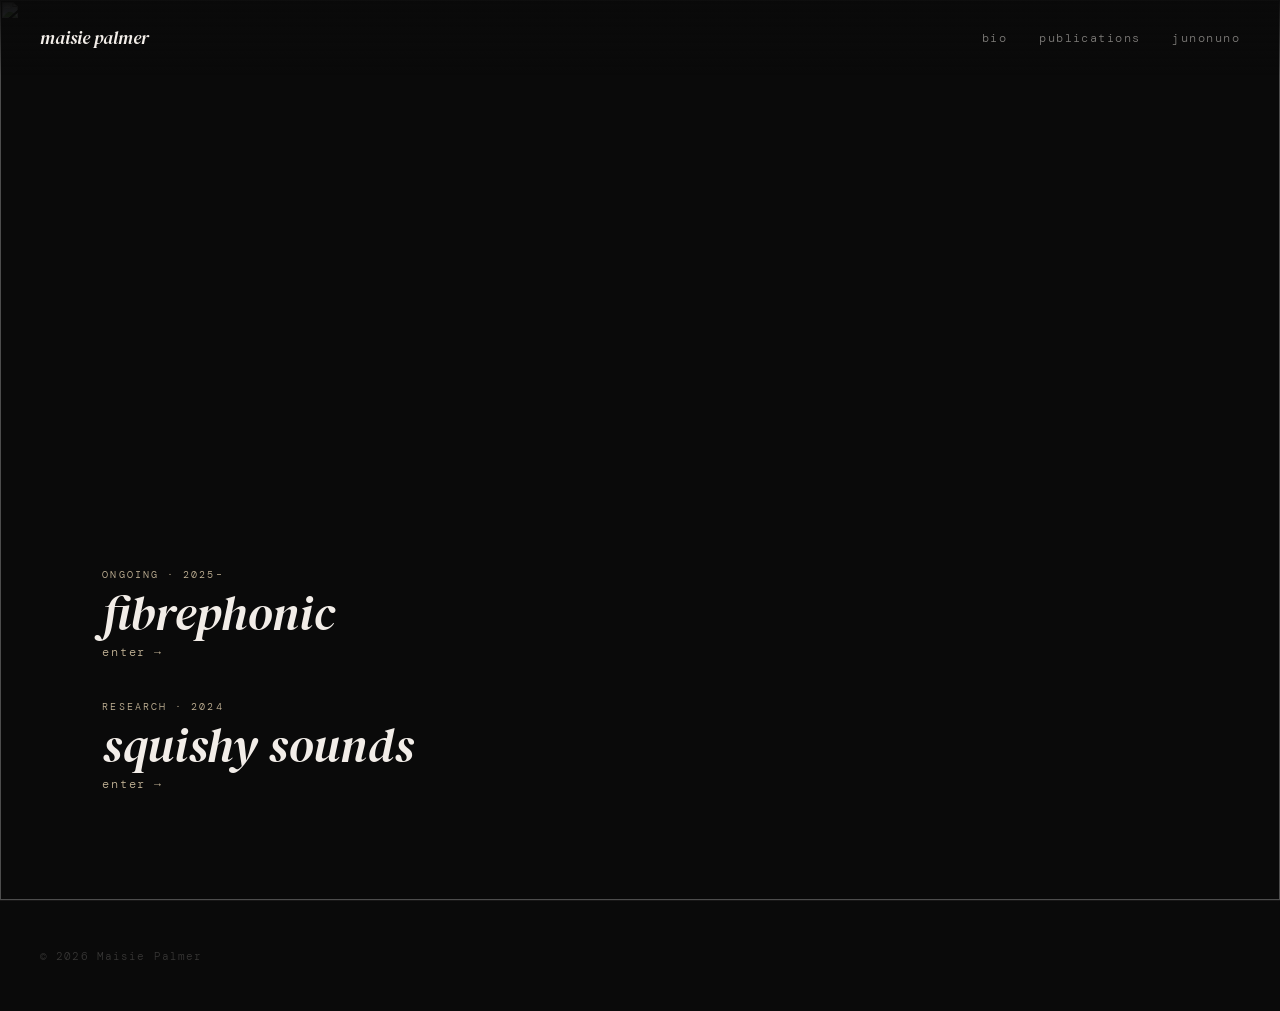
==== index.html @ e302a043 "alt text" ====
<!DOCTYPE html>
<html lang="en">
<head>
  <meta charset="UTF-8">
  <meta name="viewport" content="width=device-width, initial-scale=1.0">
  <title>maisie palmer</title>
  <link rel="stylesheet" href="style.css">
  <link rel="preconnect" href="https://fonts.googleapis.com">
  <link rel="preconnect" href="https://fonts.gstatic.com" crossorigin>
  <link href="https://fonts.googleapis.com/css2?family=DM+Serif+Display:ital@0;1&family=DM+Mono:wght@300;400;500&display=swap" rel="stylesheet">
  <script defer src="script.js"></script>
</head>
<body>

<header>
  <h1>maisie palmer</h1>
  <nav>
    <a href="bio.html">bio</a>
    <a href="publications.html">publications</a>
    <a href="https://www.finncoomarasamy.com/junonuno" target="_blank">junonuno</a>
  </nav>
</header>

<main class="stage">
  <img src="assets/hero.jpg" class="bg-image" alt="">
  <img src="assets/glove.png" class="glove" alt="">
  <img src="assets/outline.png" class="outline" alt="">

  <div class="projects-list">
    <div class="project-entry">
      <span class="label">ongoing · 2025–</span>
      <h2>fibrephonic</h2>
      <a href="fibrephonic.html">enter</a>
    </div>
    <div class="project-entry">
      <span class="label">research · 2024</span>
      <h2>squishy sounds</h2>
      <a href="squishy-sounds.html">enter</a>
    </div>
  </div>
</main>

<footer>
  &copy; 2026 Maisie Palmer
</footer>

</body>
</html>
---- style.css ----
/* ===== RESET ===== */
* {
  margin: 0;
  padding: 0;
  box-sizing: border-box;
}

:root {
  --black: #0a0a0a;
  --white: #f2ede8;
  --accent: #c8b89a;
  --dim: rgba(242, 237, 232, 0.5);
  --serif: 'DM Serif Display', Georgia, serif;
  --mono: 'DM Mono', 'Courier New', monospace;
}

html { scroll-behavior: smooth; }

body {
  background: var(--black);
  color: var(--white);
  font-family: var(--mono);
  font-weight: 300;
  overflow-x: hidden;
  transition: opacity 0.4s ease;
}

/* ===== HEADER ===== */
header {
  position: fixed;
  top: 0;
  left: 0;
  width: 100%;
  padding: 1.6rem 2.5rem;
  display: flex;
  justify-content: space-between;
  align-items: center;
  z-index: 1000;
  /* gradient so it reads over images */
  background: linear-gradient(to bottom, rgba(10,10,10,0.95) 0%, rgba(10,10,10,0) 100%);
}

header h1 {
  font-family: var(--serif);
  font-size: 1.1rem;
  font-weight: 400;
  font-style: italic;
  color: var(--white);
}

nav { display: flex; gap: 2rem; align-items: center; }

nav a {
  text-decoration: none;
  color: var(--dim);
  font-family: var(--mono);
  font-size: 0.75rem;
  letter-spacing: 0.12em;
  text-transform: lowercase;
  transition: color 0.2s;
}
nav a:hover { color: var(--white); }

/* ===== HOMEPAGE STAGE ===== */
.stage {
  position: relative;
  width: 100%;
  /* Always fills the viewport — doesn't depend on image loading */
  height: 100vh;
  min-height: 600px;
  overflow: hidden;
  /* fallback bg if hero.jpg is missing */
  background: #0a0a0a;
}

/* images are decorative — hidden if broken, layout never depends on them */
.bg-image {
  position: absolute;
  inset: 0;
  width: 100%;
  height: 100%;
  object-fit: cover;
  z-index: 1;
  filter: brightness(0.4) saturate(0.6);
}

.glove {
  position: absolute;
  top: 14%;
  left: 8%;
  width: 200px;
  z-index: 3;
  filter: drop-shadow(0 0 40px rgba(200,184,154,0.25));
  animation: float 6s ease-in-out infinite;
  /* hide broken-image icon */
  color: transparent;
}

.outline {
  position: absolute;
  bottom: 0;
  right: 6%;
  width: 340px;
  z-index: 2;
  mix-blend-mode: screen;
  opacity: 0.8;
  color: transparent;
}

/* hide the browser's broken-image box for decorative imgs */
img[alt=""] {
  color: transparent;
}
img[alt=""]::before {
  display: none;
}

@keyframes float {
  0%, 100% { transform: translateY(0); }
  50% { transform: translateY(-14px); }
}

/* project list — anchored to bottom-left, always visible */
.projects-list {
  position: absolute;
  bottom: 12%;
  left: 8%;
  z-index: 10;
  display: flex;
  flex-direction: column;
  gap: 2.5rem;
}

.project-entry { display: flex; flex-direction: column; gap: 0.5rem; }

.project-entry .label {
  font-size: 0.65rem;
  letter-spacing: 0.2em;
  color: var(--accent);
  text-transform: uppercase;
}

.project-entry h2 {
  font-family: var(--serif);
  font-size: clamp(2rem, 4vw, 3rem);
  font-weight: 400;
  font-style: italic;
  line-height: 1;
  color: var(--white);
}

.project-entry a {
  display: inline-flex;
  align-items: center;
  gap: 0.5rem;
  font-size: 0.72rem;
  letter-spacing: 0.15em;
  color: var(--accent);
  text-decoration: none;
  text-transform: lowercase;
  transition: gap 0.2s, color 0.2s;
}
.project-entry a:hover { gap: 1rem; color: var(--white); }
.project-entry a::after { content: '→'; }

/* ===== CONTENT PAGES (bio, fibrephonic, etc.) ===== */
.content {
  padding: 8rem 2.5rem 5rem;
  max-width: 860px;
  margin: 0 auto;
}

.page-label {
  display: block;
  font-size: 0.65rem;
  letter-spacing: 0.2em;
  color: var(--accent);
  text-transform: uppercase;
  margin-bottom: 1rem;
}

.content h2 {
  font-family: var(--serif);
  font-size: clamp(2.2rem, 5vw, 3.5rem);
  font-weight: 400;
  font-style: italic;
  line-height: 1.1;
  margin-bottom: 2.5rem;
  color: var(--white);
}

.content p {
  font-size: 0.85rem;
  line-height: 1.9;
  color: var(--dim);
  margin-bottom: 1.4rem;
  max-width: 62ch;
}

.content p a {
  color: var(--accent);
  text-decoration: none;
  border-bottom: 1px solid currentColor;
}

.divider {
  width: 40px;
  height: 1px;
  background: var(--accent);
  opacity: 0.5;
  margin: 2rem 0;
}

/* ===== BIO ===== */
.bio-grid {
  display: grid;
  grid-template-columns: 1.4fr 1fr;
  gap: 4rem;
  align-items: start;
}

.bio-image img {
  width: 100%;
  aspect-ratio: 3/4;
  object-fit: cover;
  filter: grayscale(15%);
}

/* ===== COLLAGE ===== */
.collage {
  position: relative;
  height: 380px;
  margin-top: 4rem;
}
.collage img { position: absolute; object-fit: cover; color: transparent; }
.collage .img-1 { width: 260px; top: 0; left: 0; z-index: 2; }
.collage .img-2 { width: 190px; top: 60px; left: 190px; z-index: 3; mix-blend-mode: screen; }
.collage .img-3 { width: 300px; top: 70px; right: 0; z-index: 1; filter: brightness(0.7); }

/* ===== PROJECT HERO ===== */
.project-hero {
  position: relative;
  height: 50vh;
  min-height: 300px;
  overflow: hidden;
  display: flex;
  align-items: flex-end;
  background: #111;
}

.project-hero img.hero-bg {
  position: absolute;
  inset: 0;
  width: 100%;
  height: 100%;
  object-fit: cover;
  filter: brightness(0.35) saturate(0.6);
  z-index: 1;
  color: transparent;
}

.project-hero .hero-text {
  position: relative;
  z-index: 2;
  padding: 2.5rem;
}

.project-hero .hero-text .label {
  display: block;
  font-size: 0.65rem;
  letter-spacing: 0.2em;
  color: var(--accent);
  text-transform: uppercase;
  margin-bottom: 0.8rem;
}

.project-hero .hero-text h2 {
  font-family: var(--serif);
  font-size: clamp(2.5rem, 6vw, 4.5rem);
  font-weight: 400;
  font-style: italic;
  line-height: 1;
  color: var(--white);
  margin: 0;
}

/* ===== PROJECT SUB-NAV ===== */
.project-subnav {
  display: flex;
  gap: 0;
  border-bottom: 1px solid rgba(242,237,232,0.1);
}

.project-subnav a {
  padding: 1rem 1.8rem;
  font-size: 0.72rem;
  letter-spacing: 0.12em;
  color: var(--dim);
  text-decoration: none;
  text-transform: lowercase;
  transition: color 0.2s;
  border-bottom: 2px solid transparent;
  margin-bottom: -1px;
}

.project-subnav a:hover { color: var(--white); }
.project-subnav a.active {
  color: var(--white);
  border-bottom-color: var(--accent);
}

/* ===== PHOTO ROW ===== */
.photo-row {
  display: flex;
  gap: 1rem;
  flex-wrap: wrap;
  margin-top: 3rem;
}

.photo-row img {
  border-radius: 3px;
  filter: brightness(0.88);
  transition: filter 0.3s;
  color: transparent;
}
.photo-row img:hover { filter: brightness(1); }

/* ===== PUBLICATIONS ===== */
.publications-list {
  display: flex;
  flex-direction: column;
  margin-top: 0.5rem;
}

.pub-item {
  padding: 2rem 0;
  border-bottom: 1px solid rgba(242,237,232,0.08);
}

.pub-item .pub-year {
  display: block;
  font-size: 0.65rem;
  letter-spacing: 0.15em;
  color: var(--accent);
  text-transform: uppercase;
  margin-bottom: 0.6rem;
}

.pub-item .pub-title {
  font-family: var(--serif);
  font-style: italic;
  font-size: 1.2rem;
  color: var(--white);
  margin-bottom: 0.6rem;
  line-height: 1.3;
}

.pub-item .pub-authors {
  font-size: 0.75rem;
  color: var(--dim);
  margin-bottom: 0.4rem;
  line-height: 1.6;
}

.pub-item .pub-venue {
  font-size: 0.72rem;
  color: var(--dim);
  font-style: italic;
  margin-bottom: 0.8rem;
}

.pub-item a {
  font-size: 0.7rem;
  color: var(--accent);
  text-decoration: none;
  letter-spacing: 0.06em;
  border-bottom: 1px solid transparent;
  transition: border-color 0.2s;
}
.pub-item a:hover { border-color: var(--accent); }

/* ===== FOOTER ===== */
footer {
  padding: 3rem 2.5rem;
  font-size: 0.7rem;
  letter-spacing: 0.1em;
  color: rgba(242,237,232,0.2);
  border-top: 1px solid rgba(242,237,232,0.06);
}

/* ===== RESPONSIVE ===== */
@media (max-width: 680px) {
  header { padding: 1.2rem 1.5rem; }
  nav { gap: 1.2rem; }
  .content { padding: 6rem 1.5rem 3rem; }
  .bio-grid { grid-template-columns: 1fr; }
  .projects-list { left: 5%; bottom: 10%; gap: 2rem; }
  .project-entry h2 { font-size: 1.8rem; }
  .glove { width: 130px; top: 10%; }
  .outline { width: 200px; }
}
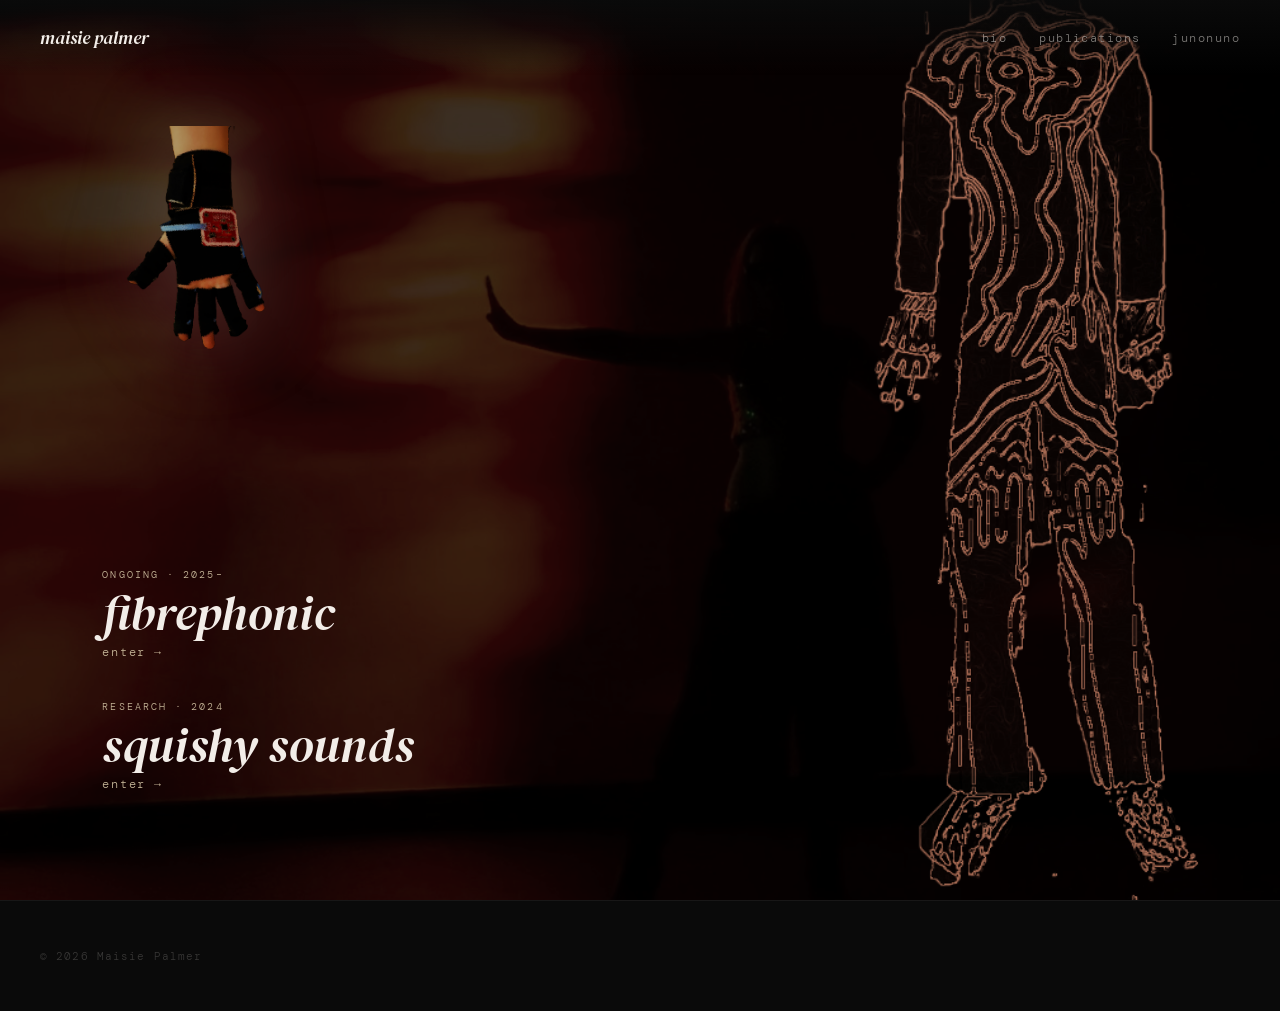
==== commit b0c60328: "Add files via upload" ====
--- a/index.html
+++ b/index.html
@@ -16,7 +16,7 @@
   <h1>maisie palmer</h1>
   <nav>
     <a href="bio.html">bio</a>
-    <a href="publications.html">publications</a>
+    <a href="https://scholar.google.com/citations?hl=en&user=RmFEaNIAAAAJ" target="_blank">publications</a>
     <a href="https://www.finncoomarasamy.com/junonuno" target="_blank">junonuno</a>
   </nav>
 </header>
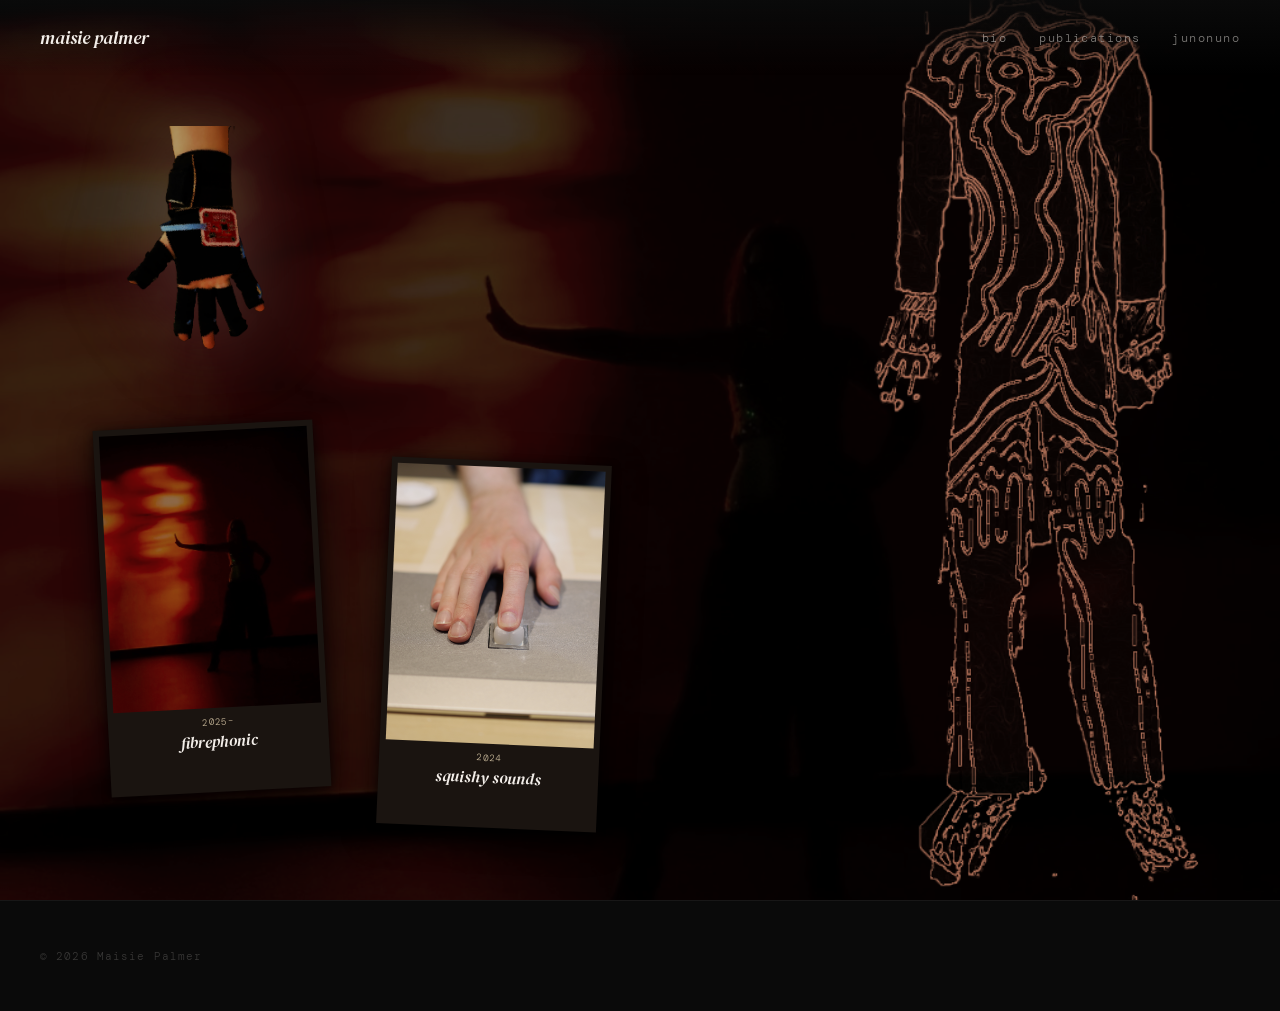
==== commit b02a2932: "photocards" ====
--- a/index.html
+++ b/index.html
@@ -26,18 +26,23 @@
   <img src="assets/glove.png" class="glove" alt="">
   <img src="assets/outline.png" class="outline" alt="">
 
-  <div class="projects-list">
-    <div class="project-entry">
-      <span class="label">ongoing · 2025–</span>
-      <h2>fibrephonic</h2>
-      <a href="fibrephonic.html">enter</a>
+  <!-- clickable project cards — positioned like scattered photos -->
+  <a href="fibrephonic.html" class="project-card card-fibrephonic">
+    <img src="assets/hero.jpg" alt="Fibrephonic">
+    <div class="card-label">
+      <span class="card-year">2025–</span>
+      <span class="card-title">fibrephonic</span>
     </div>
-    <div class="project-entry">
-      <span class="label">research · 2024</span>
-      <h2>squishy sounds</h2>
-      <a href="squishy-sounds.html">enter</a>
+  </a>
+
+  <a href="squishy-sounds.html" class="project-card card-squishy">
+    <img src="assets/squishy-sounds-cover.jpg" alt="Squishy Sounds">
+    <div class="card-label">
+      <span class="card-year">2024</span>
+      <span class="card-title">squishy sounds</span>
     </div>
-  </div>
+  </a>
+
 </main>
 
 <footer>
--- a/style.css
+++ b/style.css
@@ -399,3 +399,82 @@
   .glove { width: 130px; top: 10%; }
   .outline { width: 200px; }
 }
+
+/* ===== PROJECT CARDS (homepage) ===== */
+.project-card {
+  position: absolute;
+  z-index: 10;
+  display: block;
+  text-decoration: none;
+  width: 220px;
+  /* photograph look */
+  background: #1a1410;
+  padding: 6px 6px 40px 6px;
+  box-shadow: 0 8px 32px rgba(0,0,0,0.7), 0 2px 8px rgba(0,0,0,0.5);
+  transition: transform 0.25s ease, box-shadow 0.25s ease;
+  cursor: pointer;
+}
+
+.project-card img {
+  width: 100%;
+  aspect-ratio: 3/4;
+  object-fit: cover;
+  display: block;
+  filter: saturate(0.8) brightness(0.9);
+  transition: filter 0.25s ease;
+  color: transparent; /* hide broken img */
+}
+
+.project-card:hover {
+  box-shadow: 0 16px 48px rgba(0,0,0,0.85), 0 4px 16px rgba(0,0,0,0.6);
+  z-index: 20;
+}
+
+.project-card:hover img {
+  filter: saturate(1) brightness(1);
+}
+
+.card-label {
+  display: flex;
+  flex-direction: column;
+  align-items: center;
+  gap: 2px;
+  padding-top: 8px;
+}
+
+.card-year {
+  font-family: var(--mono);
+  font-size: 0.58rem;
+  letter-spacing: 0.15em;
+  color: var(--accent);
+  text-transform: uppercase;
+}
+
+.card-title {
+  font-family: var(--serif);
+  font-style: italic;
+  font-size: 1rem;
+  color: var(--white);
+  text-align: center;
+}
+
+/* individual card positions & rotations */
+.card-fibrephonic {
+  bottom: 12%;
+  left: 8%;
+  transform: rotate(-3deg);
+}
+
+.card-fibrephonic:hover {
+  transform: rotate(-1deg) translateY(-6px) scale(1.03);
+}
+
+.card-squishy {
+  bottom: 8%;
+  left: 30%;
+  transform: rotate(2.5deg);
+}
+
+.card-squishy:hover {
+  transform: rotate(1deg) translateY(-6px) scale(1.03);
+}
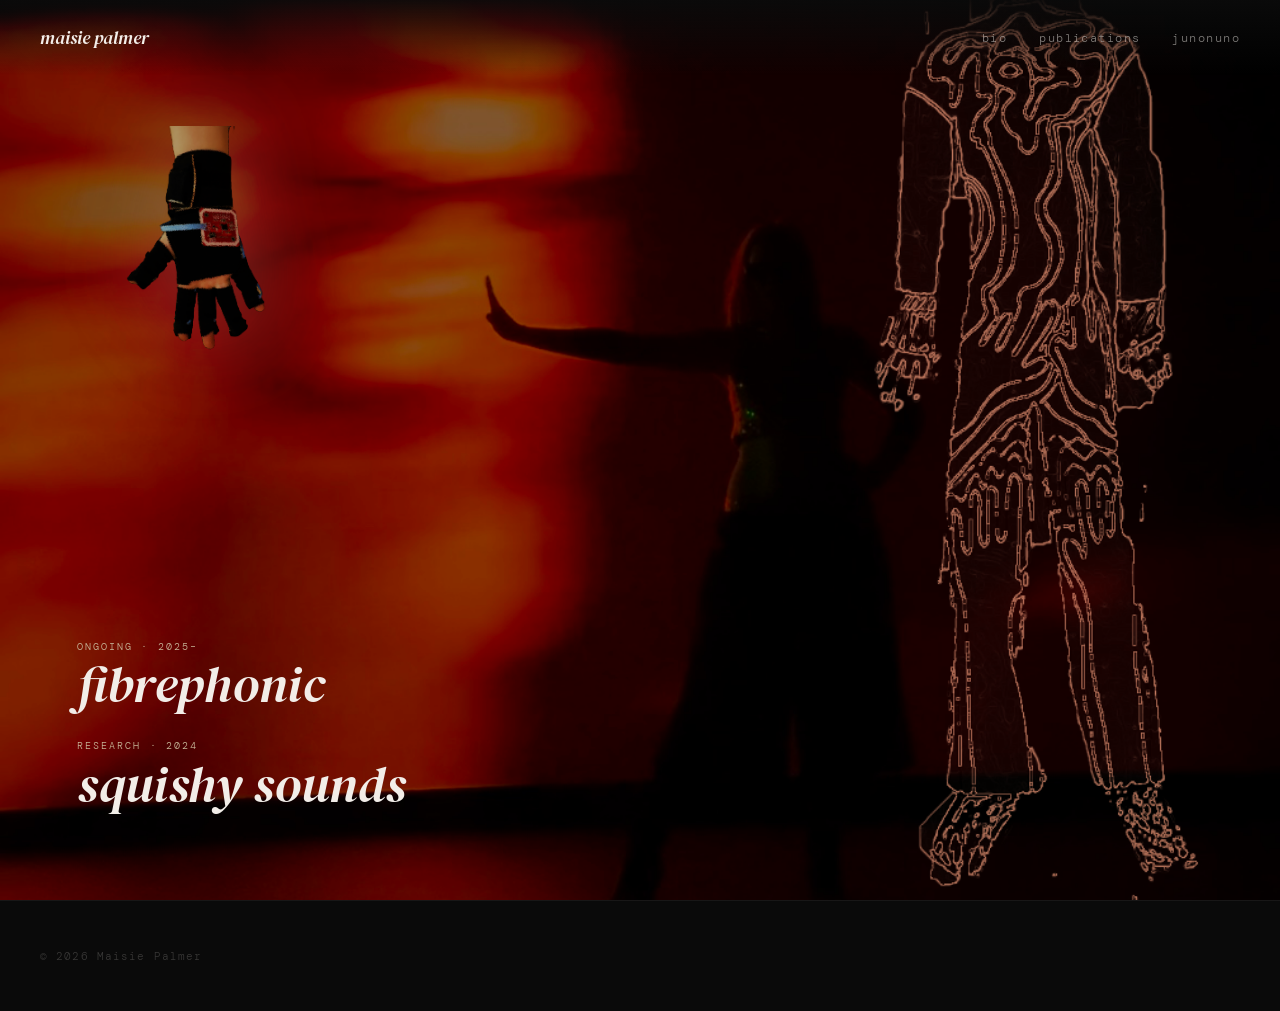
==== commit cc249552: "back to lists" ====
--- a/index.html
+++ b/index.html
@@ -26,22 +26,16 @@
   <img src="assets/glove.png" class="glove" alt="">
   <img src="assets/outline.png" class="outline" alt="">
 
-  <!-- clickable project cards — positioned like scattered photos -->
-  <a href="fibrephonic.html" class="project-card card-fibrephonic">
-    <img src="assets/hero.jpg" alt="Fibrephonic">
-    <div class="card-label">
-      <span class="card-year">2025–</span>
-      <span class="card-title">fibrephonic</span>
+  <div class="projects-list">
+    <div class="project-entry">
+      <span class="label">ongoing · 2025–</span>
+      <h2><a href="fibrephonic.html">fibrephonic</a></h2>
     </div>
-  </a>
-
-  <a href="squishy-sounds.html" class="project-card card-squishy">
-    <img src="assets/squishy-sounds-cover.jpg" alt="Squishy Sounds">
-    <div class="card-label">
-      <span class="card-year">2024</span>
-      <span class="card-title">squishy sounds</span>
+    <div class="project-entry">
+      <span class="label">research · 2024</span>
+      <h2><a href="squishy-sounds.html">squishy sounds</a></h2>
     </div>
-  </a>
+  </div>
 
 </main>
 
--- a/style.css
+++ b/style.css
@@ -81,7 +81,7 @@
   height: 100%;
   object-fit: cover;
   z-index: 1;
-  filter: brightness(0.4) saturate(0.6);
+  filter: brightness(0.75) saturate(1.1);
 }
 
 .glove {
@@ -123,15 +123,16 @@
 /* project list — anchored to bottom-left, always visible */
 .projects-list {
   position: absolute;
-  bottom: 12%;
-  left: 8%;
+  bottom: 10%;
+  left: 6%;
+  right: 6%;
   z-index: 10;
   display: flex;
   flex-direction: column;
-  gap: 2.5rem;
-}
-
-.project-entry { display: flex; flex-direction: column; gap: 0.5rem; }
+  gap: 1.8rem;
+}
+
+.project-entry { display: flex; flex-direction: column; gap: 0.4rem; }
 
 .project-entry .label {
   font-size: 0.65rem;
@@ -142,26 +143,21 @@
 
 .project-entry h2 {
   font-family: var(--serif);
-  font-size: clamp(2rem, 4vw, 3rem);
+  font-size: clamp(2rem, 6vw, 3.2rem);
   font-weight: 400;
   font-style: italic;
   line-height: 1;
-  color: var(--white);
-}
-
-.project-entry a {
-  display: inline-flex;
-  align-items: center;
-  gap: 0.5rem;
-  font-size: 0.72rem;
-  letter-spacing: 0.15em;
-  color: var(--accent);
-  text-decoration: none;
-  text-transform: lowercase;
-  transition: gap 0.2s, color 0.2s;
-}
-.project-entry a:hover { gap: 1rem; color: var(--white); }
-.project-entry a::after { content: '→'; }
+}
+
+.project-entry h2 a {
+  color: var(--white);
+  text-decoration: none;
+  transition: opacity 0.2s;
+}
+
+.project-entry h2 a:hover {
+  opacity: 0.7;
+}
 
 /* ===== CONTENT PAGES (bio, fibrephonic, etc.) ===== */
 .content {
@@ -460,21 +456,21 @@
 
 /* individual card positions & rotations */
 .card-fibrephonic {
-  bottom: 12%;
-  left: 8%;
-  transform: rotate(-3deg);
+  top: 50%;
+  left: 33%;
+  transform: translateY(-50%) rotate(-3deg);
 }
 
 .card-fibrephonic:hover {
-  transform: rotate(-1deg) translateY(-6px) scale(1.03);
+  transform: translateY(calc(-50% - 8px)) rotate(-1deg) scale(1.03);
 }
 
 .card-squishy {
-  bottom: 8%;
-  left: 30%;
-  transform: rotate(2.5deg);
+  top: 50%;
+  left: 53%;
+  transform: translateY(-42%) rotate(2.5deg);
 }
 
 .card-squishy:hover {
-  transform: rotate(1deg) translateY(-6px) scale(1.03);
-}
+  transform: translateY(calc(-42% - 8px)) rotate(1deg) scale(1.03);
+}
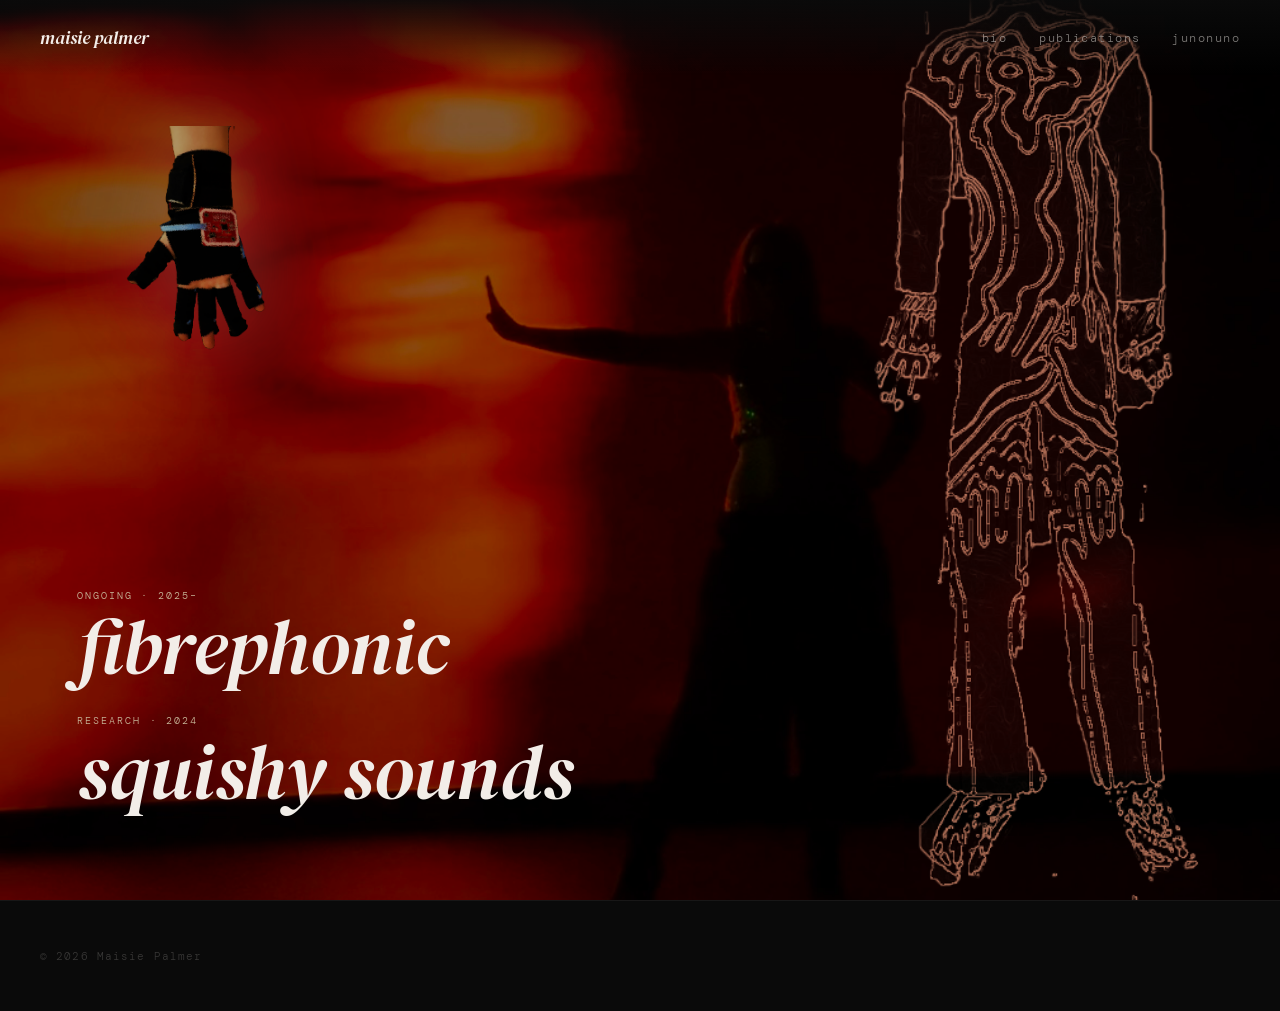
==== commit 705cdf3f: "Add files via upload" ====
--- a/index.html
+++ b/index.html
@@ -14,6 +14,9 @@
 
 <header>
   <h1>maisie palmer</h1>
+  <button class="burger" aria-label="menu" onclick="this.classList.toggle('open');document.querySelector('nav').classList.toggle('open')">
+    <span></span><span></span><span></span>
+  </button>
   <nav>
     <a href="bio.html">bio</a>
     <a href="https://scholar.google.com/citations?hl=en&user=RmFEaNIAAAAJ" target="_blank">publications</a>
--- a/style.css
+++ b/style.css
@@ -143,7 +143,7 @@
 
 .project-entry h2 {
   font-family: var(--serif);
-  font-size: clamp(2rem, 6vw, 3.2rem);
+  font-size: clamp(2.5rem, 6vw, 5rem);
   font-weight: 400;
   font-style: italic;
   line-height: 1;
@@ -474,3 +474,57 @@
 .card-squishy:hover {
   transform: translateY(calc(-42% - 8px)) rotate(1deg) scale(1.03);
 }
+
+/* ===== BURGER MENU ===== */
+.burger {
+  display: none;
+  flex-direction: column;
+  gap: 5px;
+  background: none;
+  border: none;
+  cursor: pointer;
+  padding: 4px;
+  z-index: 1001;
+}
+
+.burger span {
+  display: block;
+  width: 24px;
+  height: 1.5px;
+  background: var(--white);
+  transition: transform 0.3s, opacity 0.3s;
+  transform-origin: center;
+}
+
+.burger.open span:nth-child(1) { transform: translateY(6.5px) rotate(45deg); }
+.burger.open span:nth-child(2) { opacity: 0; }
+.burger.open span:nth-child(3) { transform: translateY(-6.5px) rotate(-45deg); }
+
+@media (max-width: 680px) {
+  .burger { display: flex; }
+
+  nav {
+    display: none;
+    flex-direction: column;
+    position: fixed;
+    top: 0;
+    left: 0;
+    width: 100%;
+    height: 100vh;
+    background: rgba(10,10,10,0.97);
+    justify-content: center;
+    align-items: center;
+    gap: 2.5rem;
+    z-index: 1000;
+  }
+
+  nav.open { display: flex; }
+
+  nav a {
+    font-size: 1.4rem;
+    letter-spacing: 0.1em;
+    color: var(--white);
+  }
+
+  .projects-list { bottom: 8%; }
+}
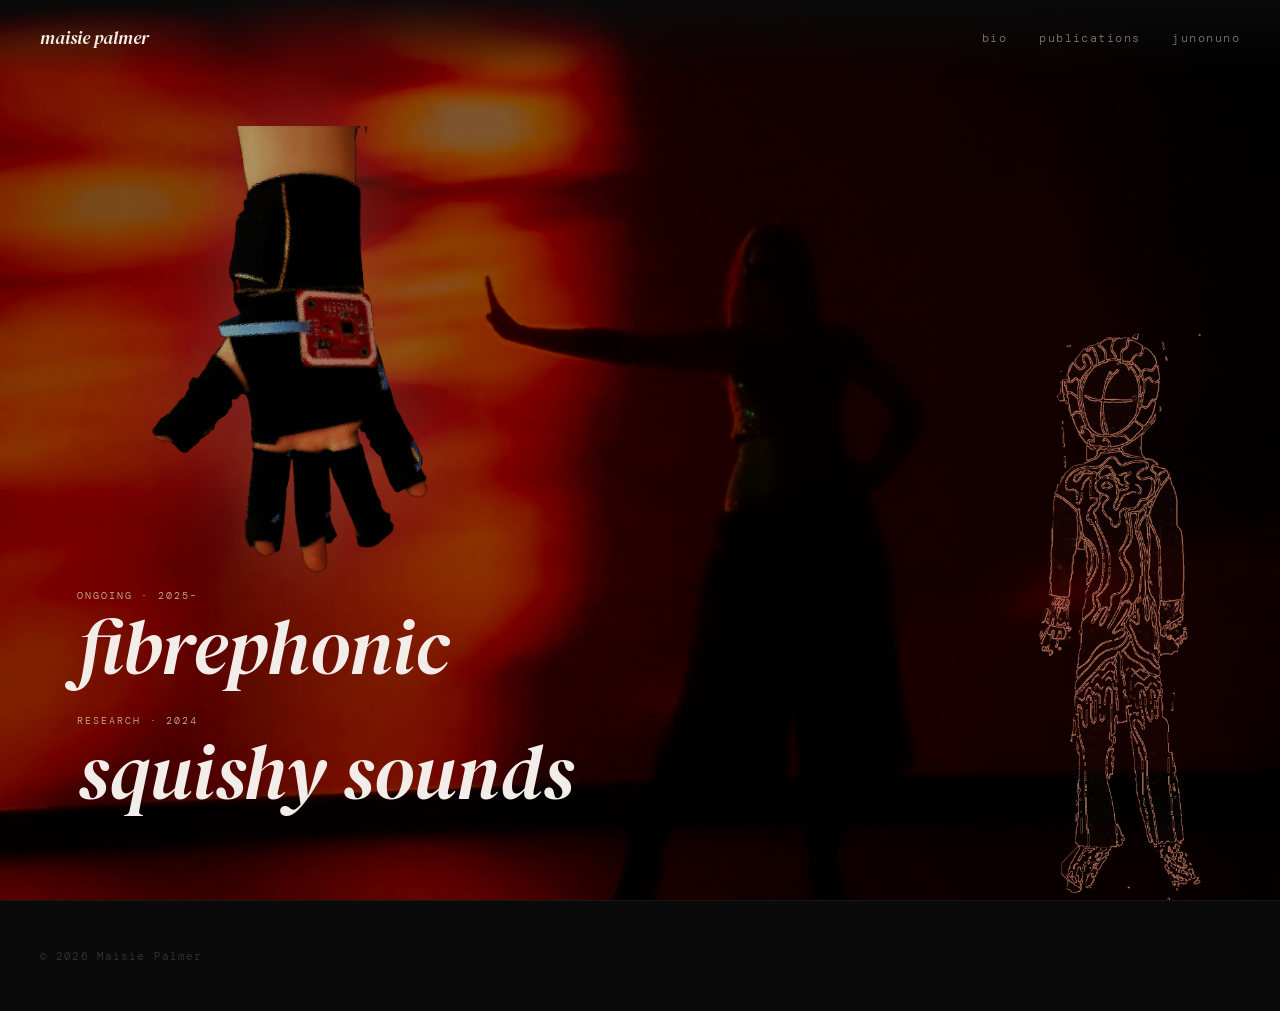
==== commit b8b94bef: "junonuno website added" ====
--- a/index.html
+++ b/index.html
@@ -20,7 +20,7 @@
   <nav>
     <a href="bio.html">bio</a>
     <a href="https://scholar.google.com/citations?hl=en&user=RmFEaNIAAAAJ" target="_blank">publications</a>
-    <a href="https://www.finncoomarasamy.com/junonuno" target="_blank">junonuno</a>
+    <a href="https://www.junonuno.com/" target="_blank">junonuno</a>
   </nav>
 </header>
 
--- a/style.css
+++ b/style.css
@@ -88,7 +88,7 @@
   position: absolute;
   top: 14%;
   left: 8%;
-  width: 200px;
+  width: 400px;
   z-index: 3;
   filter: drop-shadow(0 0 40px rgba(200,184,154,0.25));
   animation: float 6s ease-in-out infinite;
@@ -100,7 +100,7 @@
   position: absolute;
   bottom: 0;
   right: 6%;
-  width: 340px;
+  width: 170px;
   z-index: 2;
   mix-blend-mode: screen;
   opacity: 0.8;
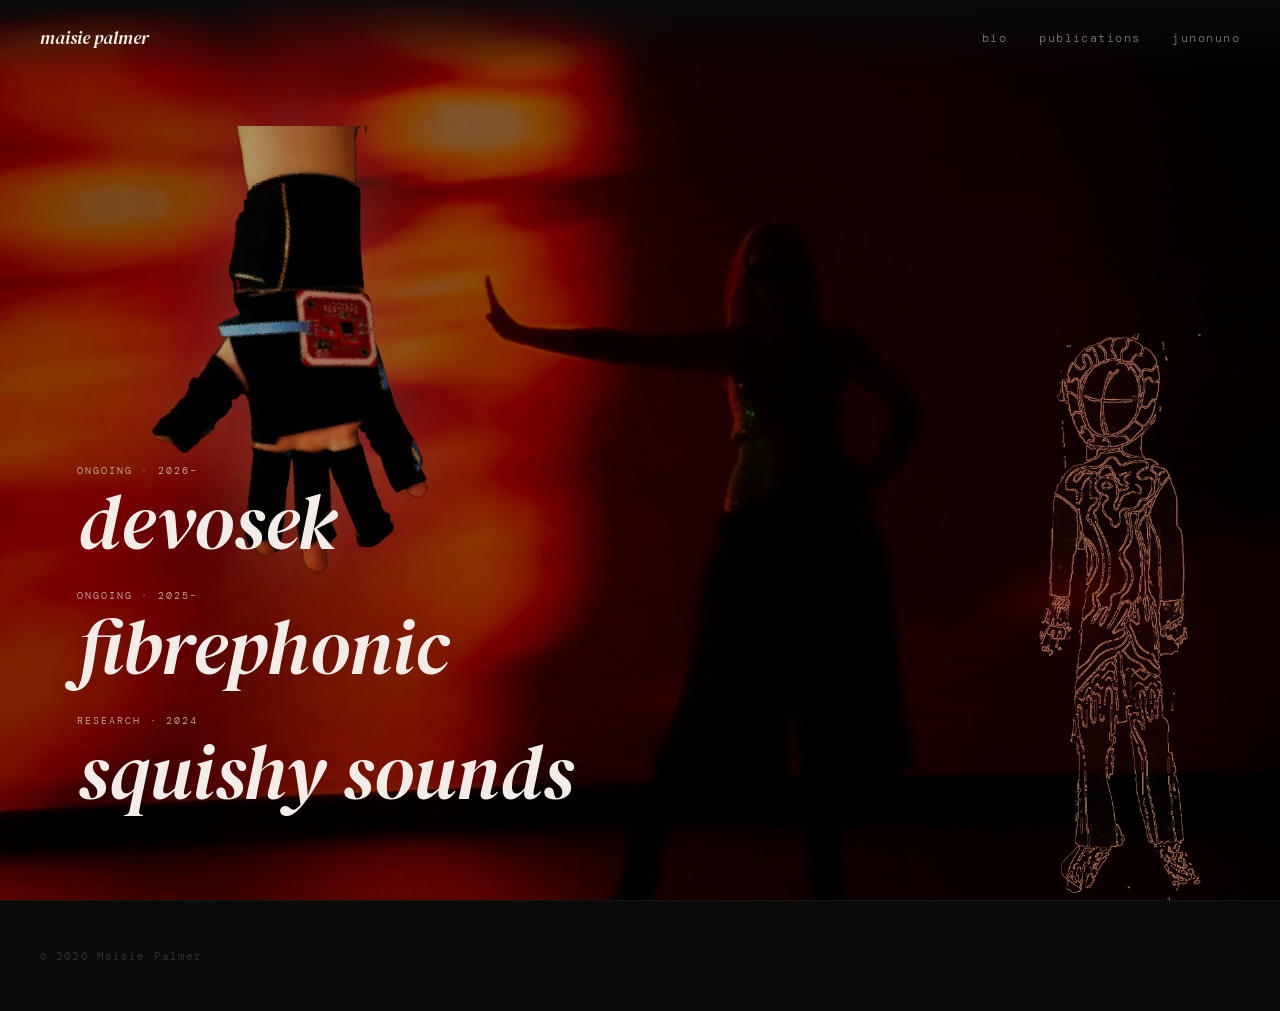
==== commit 0c316fc7: "added devosek project" ====
--- a/index.html
+++ b/index.html
@@ -31,6 +31,10 @@
 
   <div class="projects-list">
     <div class="project-entry">
+      <span class="label">ongoing · 2026–</span>
+      <h2><a href="devosek.html">devosek</a></h2>
+    </div>
+    <div class="project-entry">
       <span class="label">ongoing · 2025–</span>
       <h2><a href="fibrephonic.html">fibrephonic</a></h2>
     </div>
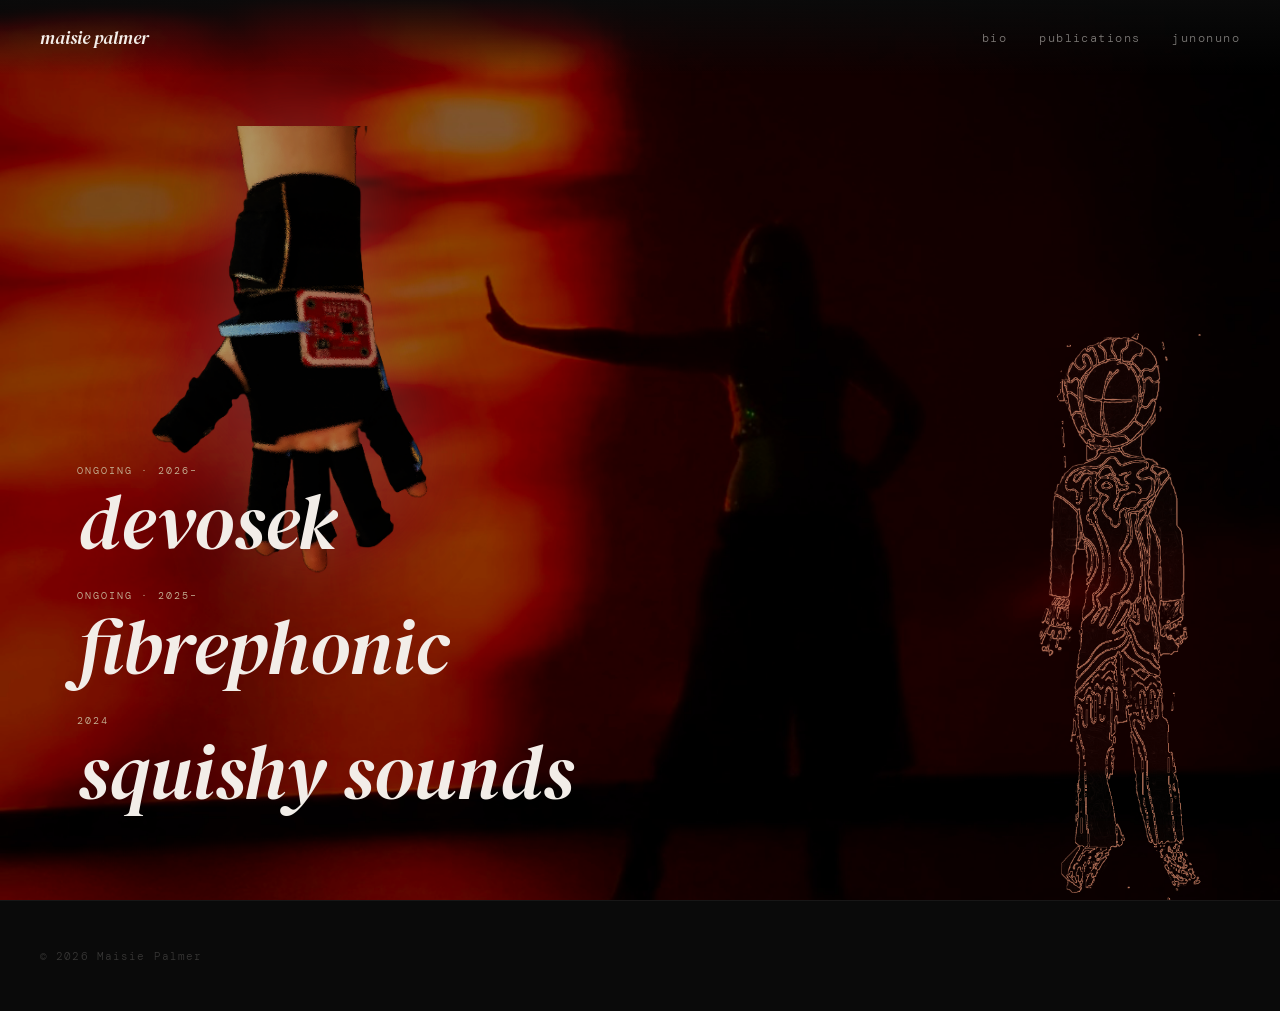
==== commit b898a8a1: "updated info" ====
--- a/index.html
+++ b/index.html
@@ -39,7 +39,7 @@
       <h2><a href="fibrephonic.html">fibrephonic</a></h2>
     </div>
     <div class="project-entry">
-      <span class="label">research · 2024</span>
+      <span class="label">2024</span>
       <h2><a href="squishy-sounds.html">squishy sounds</a></h2>
     </div>
   </div>
